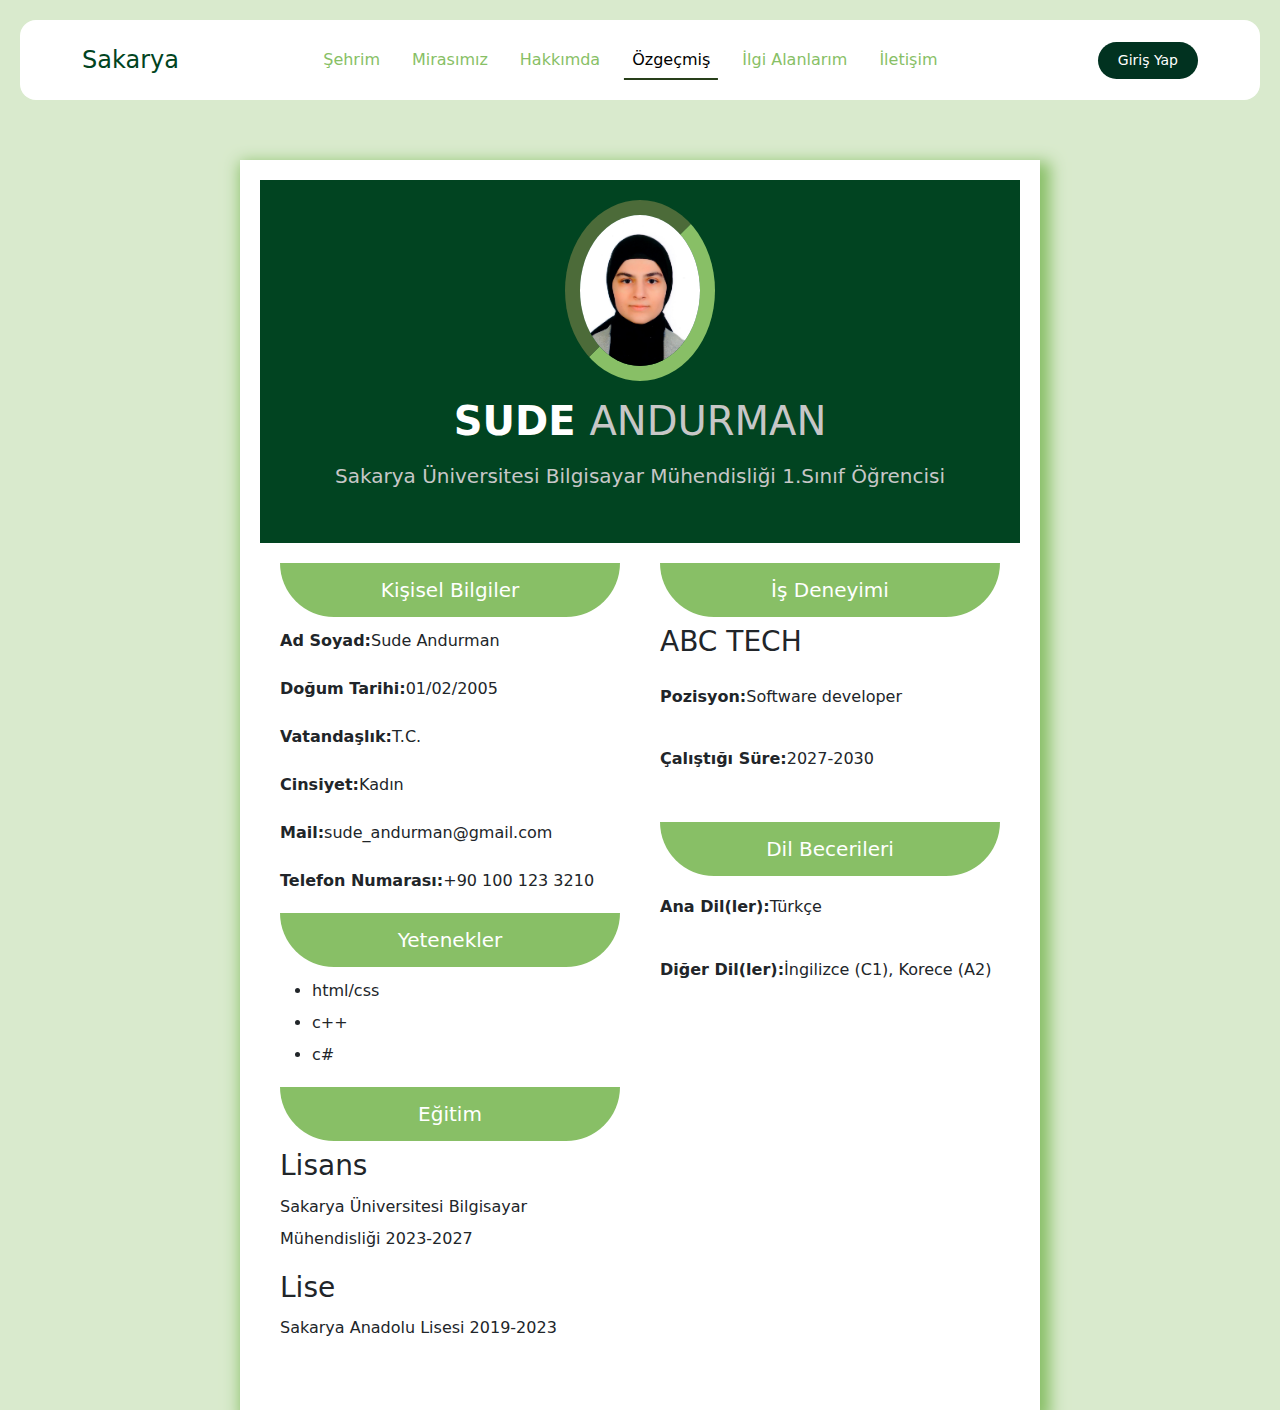
==== CV.html @ 82f30dbd "dosya değiştirme" ====
<!DOCTYPE html>
<html lang="en">
  <head>
    <meta charset="UTF-8" />
    <meta name="viewport" content="width=device-width, initial-scale=1.0" />
    <title>Web Teknolojileri Projesi Özgeçmiş Sayfası</title>

    <!--Bootstrap CSS-->
    <link
      href="https://cdn.jsdelivr.net/npm/bootstrap@5.3.3/dist/css/bootstrap.min.css"
      rel="stylesheet"
      integrity="sha384-QWTKZyjpPEjISv5WaRU9OFeRpok6YctnYmDr5pNlyT2bRjXh0JMhjY6hW+ALEwIH"
      crossorigin="anonymous"
    />

    <!--css link-->
    <link href="style/CVstyle.css" rel="stylesheet" />

  </head>

  <body>
    <!--Navbar-->
    <nav class="navbar navbar-expand-lg sticky-top">
      <div class="container">
        <!--navbar brand-->
        <a class="navbar-brand me-auto" href="AnaSayfa.html">Sakarya</a>

        <!--navbar items-->
        <div
          class="offcanvas offcanvas-end"
          tabindex="-1"
          id="offcanvasNavbar"
          aria-labelledby="offcanvasNavbarLabel"
        >
        <!--header item-->
          <div class="offcanvas-header">
            <h5 class="offcanvas-title" id="offcanvasNavbarLabel">Sakarya</h5>
            <button
              type="button"
              class="btn-close"
              data-bs-dismiss="offcanvas"
              aria-label="Close"
            ></button>
          </div>
          <!--other items-->
          <div class="offcanvas-body">
            <ul class="navbar-nav justify-content-center flex-grow-1 pe-3">
              <li class="nav-item">
                <a
                  class="nav-link mx-lg-2"
                  href="AnaSayfa.html"
                  >Şehrim</a
                >
              </li>
              <li class="nav-item">
                <a class="nav-link mx-lg-2" href="Mirasimiz.html">Mirasımız</a>
              </li>
              <li class="nav-item">
                <a
                  class="nav-link mx-lg-2"
                  aria-current="page"
                  href="Hakkimda.html"
                  >Hakkımda</a
                >
              </li>
              <li class="nav-item">
                <a
                  class="nav-link active mx-lg-2 active"
                  aria-current="page"
                  href="CV.html"
                  >Özgeçmiş</a
                >
              </li>
              <li class="nav-item">
                <a class="nav-link mx-lg-2" href="API.html">İlgi Alanlarım</a>
              </li>
              <li class="nav-item">
                <a class="nav-link mx-lg-2" href="Iletisim.html">İletişim</a>
              </li>
            </ul>
          </div>
        </div>

        <!--login button-->
        <a href="Girisyap.html" class="login-button">Giriş Yap</a>

         <!--button for responsive page -->
        <button
          class="navbar-toggler pe-0"
          type="button"
          data-bs-toggle="offcanvas"
          data-bs-target="#offcanvasNavbar"
          aria-controls="offcanvasNavbar"
          aria-label="Toggle navigation"
        >
          <span class="navbar-toggler-icon"></span>
        </button>
      </div>
    </nav>
    <!--End of navbar-->

    
    <main class="main-container">

      <!--top section of the CV page-->
      <section class="top-section">
        <img src="Resimler.CV/Tarama_20230827 (2).jpg" class="profile">
        <p class="p1">SUDE <span> ANDURMAN</span></p>
        <p class="p2">Sakarya Üniversitesi Bilgisayar Mühendisliği 1.Sınıf Öğrencisi</p>
      </section>

      <!--main section of the CV page-->
      <div class="main">
        
        <aside class="left">
          <article class="CV">
            <h2>Kişisel Bilgiler</h2>
            <p><strong>Ad Soyad:</strong>Sude Andurman</p>
            <p><strong>Doğum Tarihi:</strong>01/02/2005</p>
            <p><strong>Vatandaşlık:</strong>T.C.</p>
            <p><strong>Cinsiyet:</strong>Kadın</p>
            <p><strong>Mail:</strong>sude_andurman@gmail.com</p>
            <p><strong>Telefon Numarası:</strong>+90 100 123 3210</p>
            <h2>Yetenekler</h2>
            <ul>
              <li>html/css</li>
              <li>c++</li>
              <li>c#</li>
            </ul>
            <h2>Eğitim</h2>
            <h3>Lisans</h3>
            <p>Sakarya Üniversitesi Bilgisayar Mühendisliği 2023-2027</p>
            <h3>Lise</h3>
            <p>Sakarya Anadolu Lisesi 2019-2023</p>
          </article>
        </aside>

        <aside class="right">
          <article class="CV">
            <h2>İş Deneyimi</h2>
            <h3>ABC TECH</h3>
            <p><strong>Pozisyon:</strong>Software developer</p>
            <p><strong>Çalıştığı Süre:</strong>2027-2030</p>
            <br>
            <h2>Dil Becerileri</h2>
            <p><strong>Ana Dil(ler):</strong>Türkçe</p>
            <p><strong>Diğer Dil(ler):</strong>İngilizce (C1), Korece (A2)</p>
          </article>
        </aside>
      </section>
    </main>

    <!--Bootstrap JS-->
    <script
      src="https://cdn.jsdelivr.net/npm/bootstrap@5.3.3/dist/js/bootstrap.bundle.min.js"
      integrity="sha384-YvpcrYf0tY3lHB60NNkmXc5s9fDVZLESaAA55NDzOxhy9GkcIdslK1eN7N6jIeHz"
      crossorigin="anonymous"
    ></script>
    <script
      src="https://cdn.jsdelivr.net/npm/@popperjs/core@2.11.8/dist/umd/popper.min.js"
      integrity="sha384-I7E8VVD/ismYTF4hNIPjVp/Zjvgyol6VFvRkX/vR+Vc4jQkC+hVqc2pM8ODewa9r"
      crossorigin="anonymous"
    ></script>
    <script
      src="https://cdn.jsdelivr.net/npm/bootstrap@5.3.3/dist/js/bootstrap.min.js"
      integrity="sha384-0pUGZvbkm6XF6gxjEnlmuGrJXVbNuzT9qBBavbLwCsOGabYfZo0T0to5eqruptLy"
      crossorigin="anonymous"
    ></script>
  </body>
</html>
---- style/CVstyle.css ----
html,body{
    background-color: #d9eacd;
    width: 100%;
    height: 100%;
}

/*styling of navbar*/
.navbar {
    background-color:#FFF;
    height: 80px;
    margin:20px;
    border-radius: 16px;
    padding: 0.5rem;
}

.navbar-brand{
    font-weight: 500;
    color:#014421;
    font-size: 24px;
    transition: 0.2s color;
}

.login-button{
    background-color:#013220;
    color: #FFF;
    font-size: 14px;
    padding: 8px 20px;
    border-radius: 50px;
    text-decoration: none;
    transition: 0.3s background-color;

}

.login-button:hover{
    background-color: #014421;
}

.navbar-toggler{
    border: none;
    font-size:1.25rem;

}
.navbar-toggler:focus , .btn-close:focus{
    box-shadow:none;
    outline:none;

}

.nav-link{
    color:#88bf66;
    font-weight: 500;
    position: relative;
}

.nav-link:hover, .nav-link.active{
    color:#014421;
}

@media(min-width:991px){
    .nav-link::before{
        content:"";
        position :absolute;
        bottom:0;
        left:50%;
        transform: translateX(-50%);
        width: 0;
        height: 2px;
        background-color:#283f1a;
        visibility: hidden;
        transition: 0.3s ease-in-out;
    }
    
    .nav-link:hover::before , .nav-link.nav-link.active::before{
        width: 100%;
        visibility: visible;
    }

}
/*end of styling navbar*/

/*CV page's style*/
section {
   padding-top: 4vh;
   height: 96vh;
   margin:0 10rem;
   box-sizing:border-box;
   min-height:fit-content ;
    
}

.main-container{

    height: 1250px;
    background-color: white;
    box-shadow: 5px 7px 15px 5px #88bf66;
    max-width: 800px;
    margin: 60px auto;
    padding:20px;
}

.top-section{
    margin-left: 0%;
    width: 100%;
    height: 30%;
    background-color: #014421;
    text-align:center;
    padding: 20px;

}

.profile{
    background-color: #014421;
    width: 150px;
    border-radius: 50%;
    overflow: hidden;
    border:15px inset #88bf66;
}

.p1{
    color:#FFF;
    font-size: 40px;
    font-weight: bold;
    margin:0px;
    margin-top:10px;

}

.p1 span{
    
    font-weight: 100;
    color:#c7c7c7 ;
}

.p2{
    font-size: 20px;
    color:#c7c7c7;
    margin:0px;
    margin-top:10px;
    
}

.main{
    display:flex ;
    flex-wrap: wrap;
}

.left{
    flex:1;
    padding:20px;

}

.left p{
    line-height: 2;
}
.left ul li{
    line-height: 2;
}

h2{
    background:#88bf66;
    text-align: center;
    padding: 15px;
    color:#FFF;
    margin-left: 10px auto;
    font-size:20px;
    border-radius: 0px 0px 100px 100px;
}
.right{
    flex:1;
    padding:20px;

}
.right h3{
    margin-bottom:15px;

}
.right p{
    line-height:2.9;

}

.right ul li{
    line-height: 2;
}

@media only screen and(min-width: 768px)and (max-width:991px) {
    .main-container{
        width:95%;
    }
    p{
        font-size: 10px;
    }
    
}

@media only screen and (max-width:600px){
    .main{
        flex-direction: column;
    }
    .left,
    .right{
        flex:none;
        width:100%;
    }
    .main-container{
        width: 95%;
        height:auto;

    }
    h2{
        font-size: 15px;
    }
}
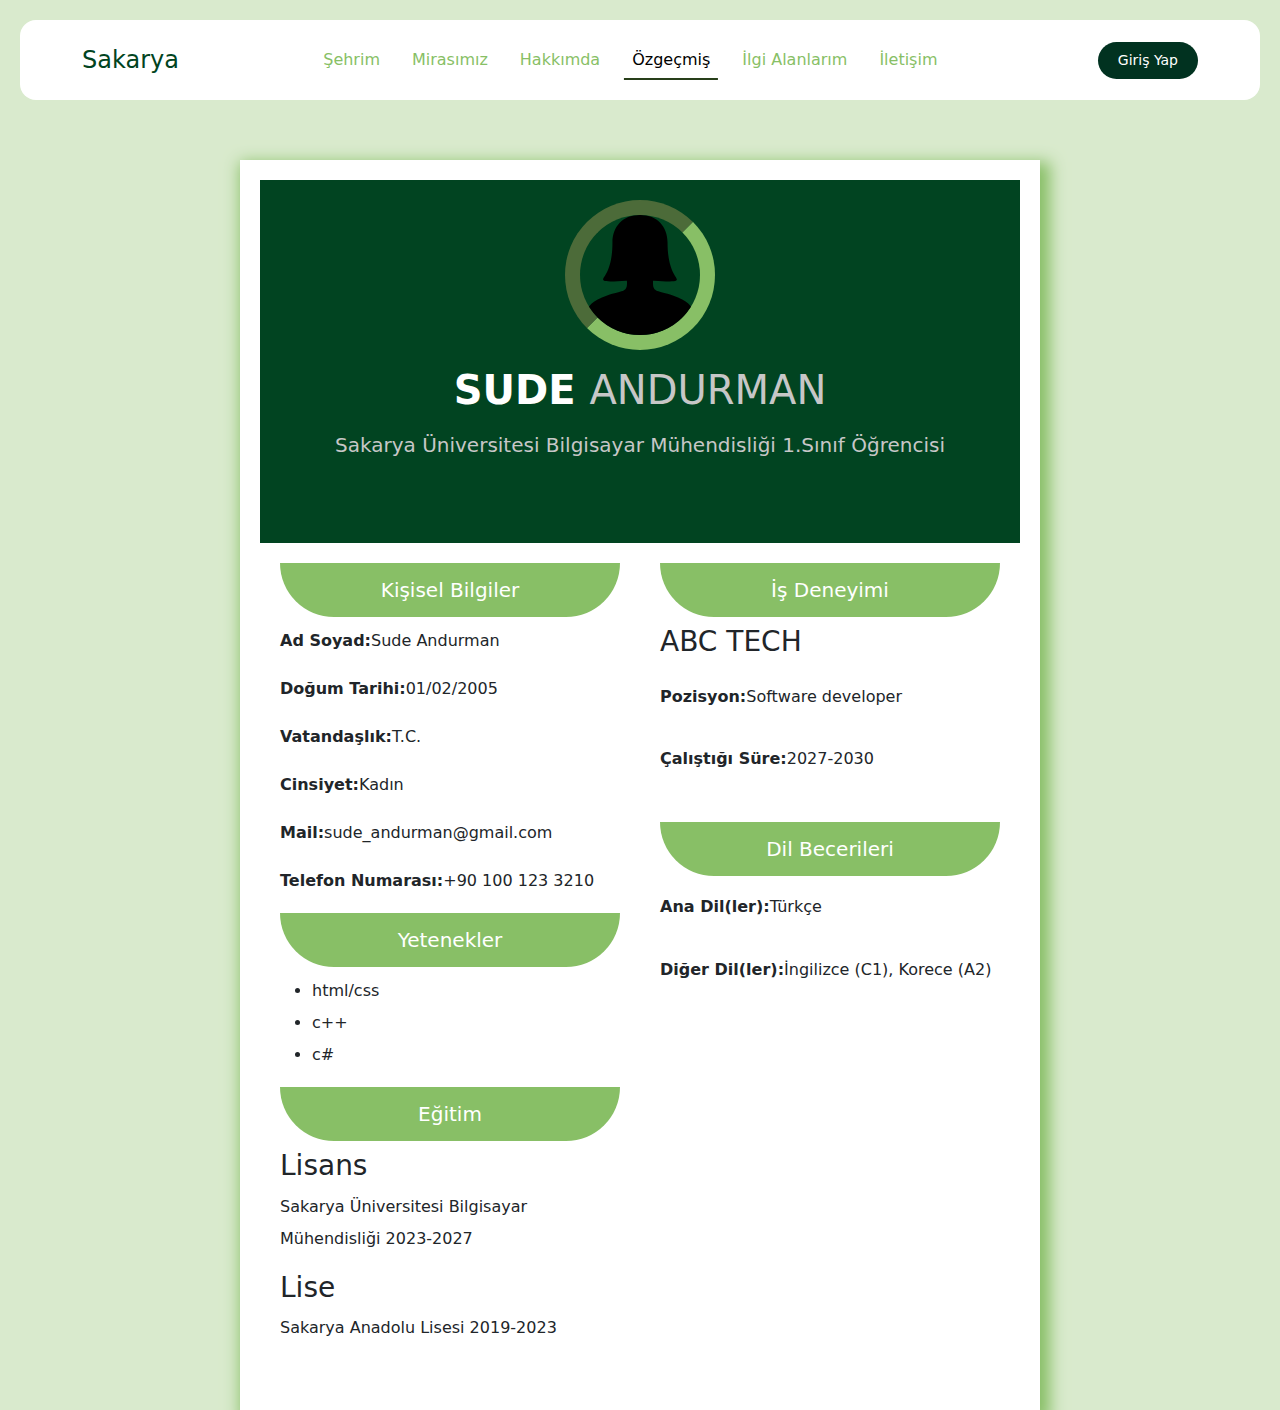
==== commit ec3a5d54: "photo changes" ====
--- a/CV.html
+++ b/CV.html
@@ -104,7 +104,7 @@
 
       <!--top section of the CV page-->
       <section class="top-section">
-        <img src="Resimler.CV/Tarama_20230827 (2).jpg" class="profile">
+        <img src="Resimler.CV/cv.svg" class="profile">
         <p class="p1">SUDE <span> ANDURMAN</span></p>
         <p class="p2">Sakarya Üniversitesi Bilgisayar Mühendisliği 1.Sınıf Öğrencisi</p>
       </section>
